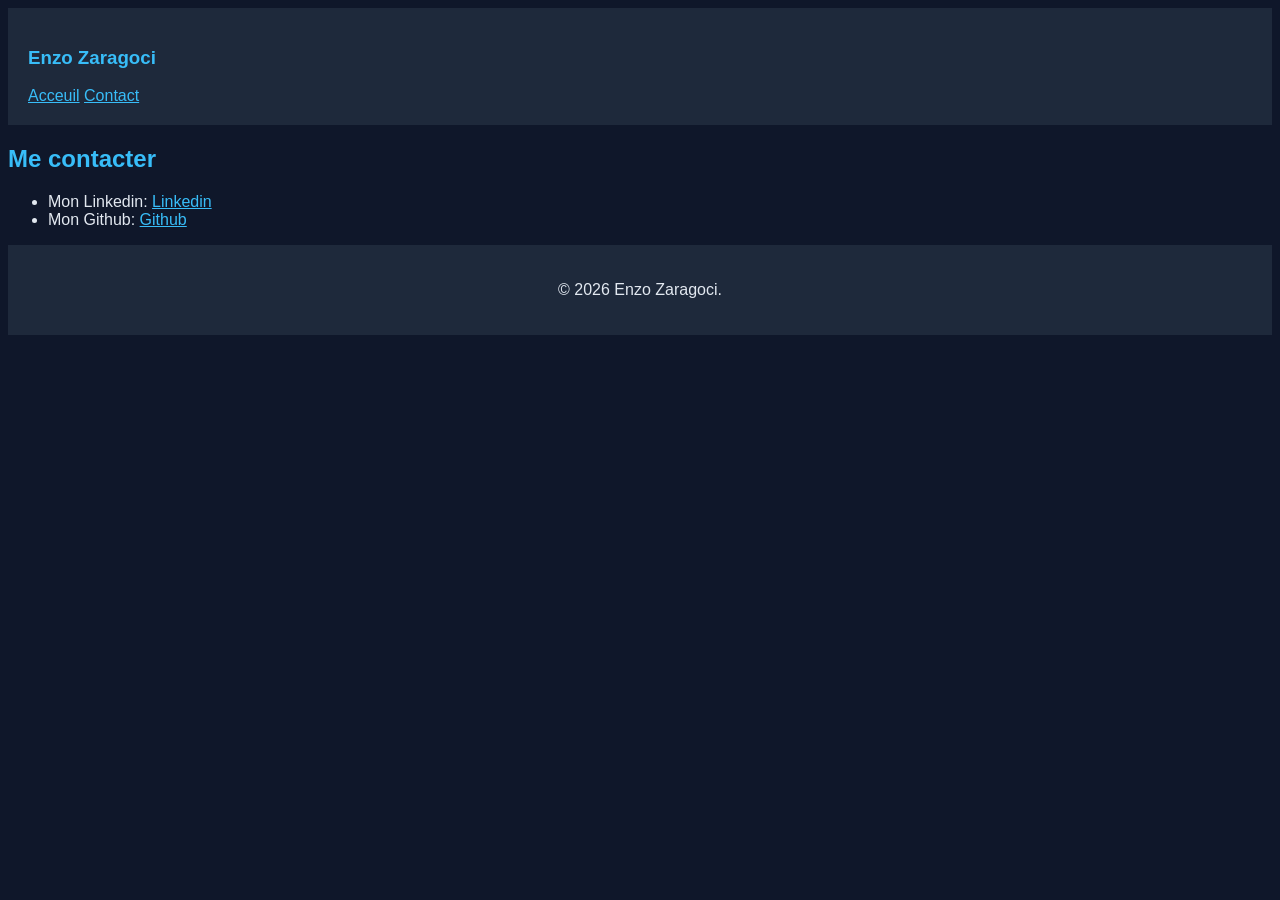
==== contact.html @ 89391ff2 "contact" ====
<!DOCTYPE html>
<html lang="fr">
    <head>
        <meta charset="UTF-8">
        <link rel="stylesheet" href="style.css">
        <title>Contact moi!</title>
    </head>
    <header>
        <h3>
            Enzo Zaragoci
        </h3>
        <a href="index.html">Acceuil</a>
        <a href="contact.html">Contact</a>   
    </header>
    <body>
        <h2>Me contacter</h2>
        <ul>
            <li>Mon Linkedin:  <a href="https://www.linkedin.com/in/enzo-zaragoci-986246273/?isSelfProfile=true">Linkedin</a> </li>
            <li>Mon Github:  <a href="https://github.com/ItsForTheVibes">Github</a> </li>
        </ul>
    </body>
    <footer>
        <p style = "text-align: center">© 2026 Enzo Zaragoci.</p>
    </footer>
</html>
---- style.css ----
img {
  display: block;
  margin-left: auto;
  margin-right: auto;
}   

body {
  background-color: #0F172A;
  h3,h2,ul,figcaption,a {
    color: #38BDF8;
    }
    p,li{
    color: #E2E8F0;
    }
}

* {
    font-family: Arial, sans-serif;
}   

.projetred {
    margin-bottom: 20px;
    padding: 20px;
    border: 1px solid #E2E8F0;
    background-color: #1E293B ;
}

.projetpi {
    margin-bottom: 20px;
    padding: 20px;
    border: 1px solid #E2E8F0;
    background-color: #1E293B ;
}

header {
    display: block;
    background-color: #1E293B ;
    color: #E2E8F0;
    padding: 20px;
    text-align:left;
}

main {
    flex: 1;
    padding: 30px;
}

footer {
    display: block;
    background-color: #1E293B ;
    color: #E2E8F0;
    padding: 20px;
    text-align: center;
}
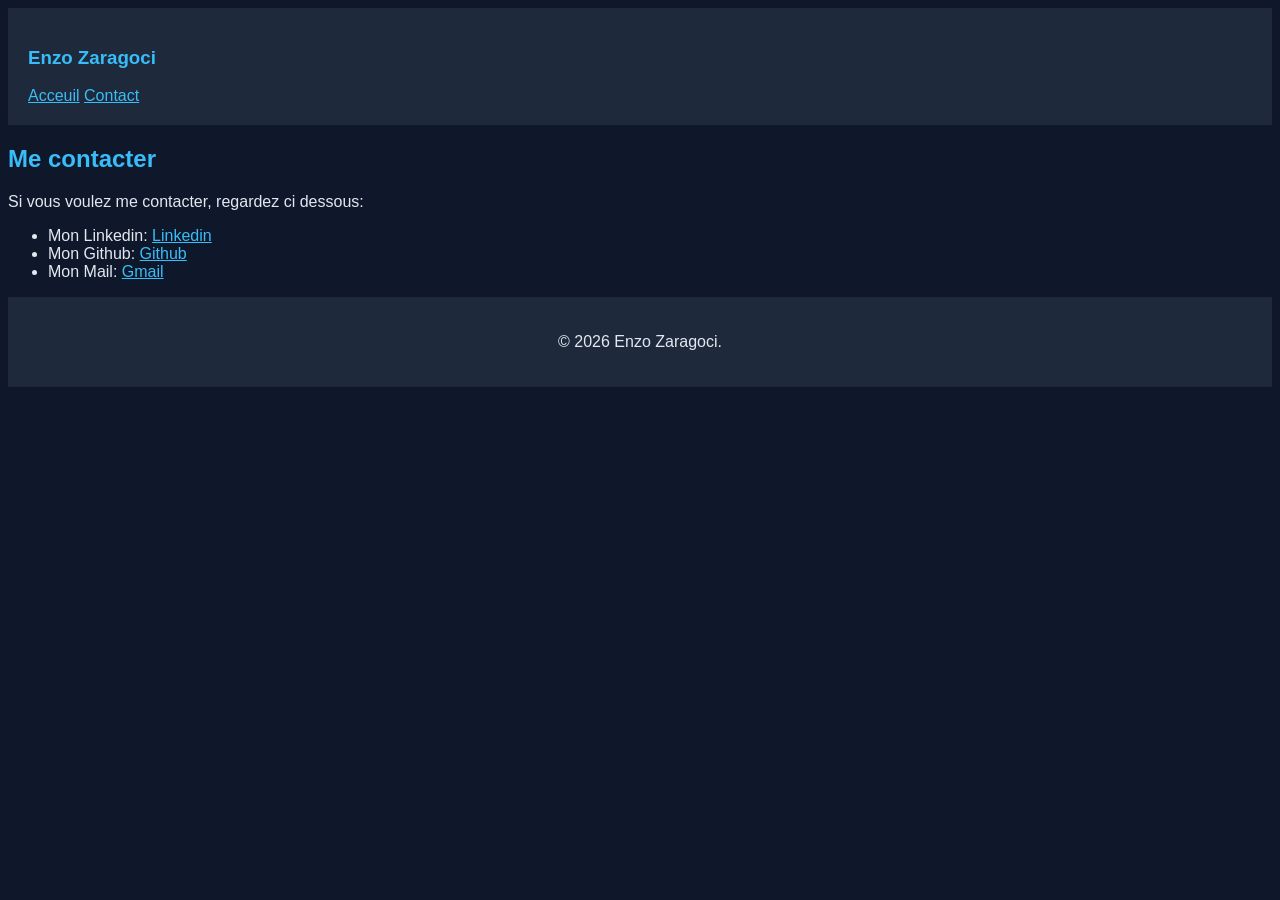
==== commit 1276d445: "readme" ====
--- a/contact.html
+++ b/contact.html
@@ -14,9 +14,11 @@
     </header>
     <body>
         <h2>Me contacter</h2>
+        <p>Si vous voulez me contacter, regardez ci dessous:</p>
         <ul>
-            <li>Mon Linkedin:  <a href="https://www.linkedin.com/in/enzo-zaragoci-986246273/?isSelfProfile=true">Linkedin</a> </li>
-            <li>Mon Github:  <a href="https://github.com/ItsForTheVibes">Github</a> </li>
+            <li>Mon Linkedin: <a href="https://www.linkedin.com/in/enzo-zaragoci-986246273/?isSelfProfile=true">Linkedin</a> </li>
+            <li>Mon Github: <a href="https://github.com/ItsForTheVibes">Github</a></li>
+            <li>Mon Mail: <a href="mailto:enzozaragoci71@gmail.com" target="_blank" rel=noopener noreferrer"">Gmail</a></li>
         </ul>
     </body>
     <footer>
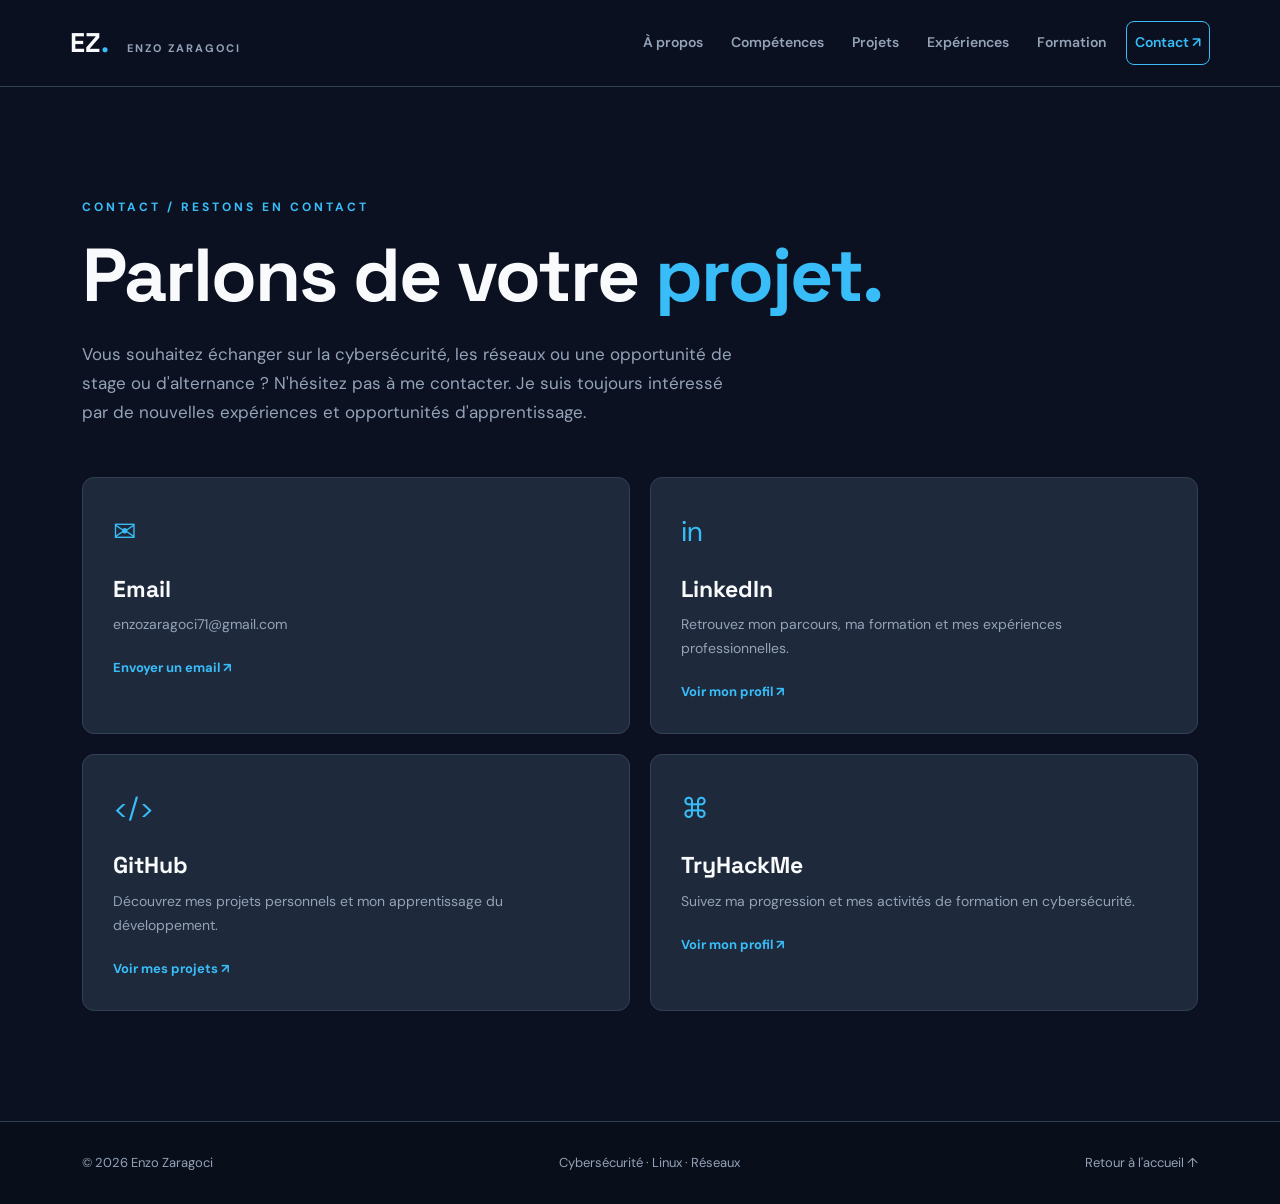
==== commit fc998cc1: "contact redesign" ====
--- a/contact.html
+++ b/contact.html
@@ -1,27 +1,76 @@
+
 <!DOCTYPE html>
 <html lang="fr">
-    <head>
-        <meta charset="UTF-8">
-        <link rel="stylesheet" href="style.css">
-        <title>Contact moi!</title>
-    </head>
-    <header>
-        <h3>
-            Enzo Zaragoci
-        </h3>
-        <a href="index.html">Acceuil</a>
-        <a href="contact.html">Contact</a>   
+<head>
+    <meta charset="UTF-8">
+    <meta name="viewport" content="width=device-width, initial-scale=1.0">
+    <meta name="description" content="Contacter Enzo Zaragoci, étudiant en cybersécurité à Ynov Sophia.">
+    <title>Contact | Enzo Zaragoci</title>
+    <link href="https://fonts.googleapis.com/css2?family=DM+Sans:wght@400;500;600;700&family=Space+Grotesk:wght@400;500;600;700&display=swap" rel="stylesheet">
+    <link href="https://cdn.jsdelivr.net/npm/bootstrap@5.3.3/dist/css/bootstrap.min.css" rel="stylesheet">
+    <link rel="stylesheet" href="style.css">
+</head>
+<body>
+    <header class="site-header">
+        <nav class="navbar navbar-expand-lg container-xl">
+            <a class="navbar-brand" href="index.html">EZ<span>.</span> <small>ENZO ZARAGOCI</small></a>
+            <button class="navbar-toggler" type="button" data-bs-toggle="collapse" data-bs-target="#navbarMenu" aria-controls="navbarMenu" aria-expanded="false" aria-label="Afficher le menu">
+                <span class="navbar-toggler-icon"></span>
+            </button>
+            <div class="collapse navbar-collapse" id="navbarMenu">
+                <div class="navbar-nav ms-auto">
+                    <a class="nav-link" href="index.html#apropos">À propos</a>
+                    <a class="nav-link" href="index.html#competences">Compétences</a>
+                    <a class="nav-link" href="index.html#projets">Projets</a>
+                    <a class="nav-link" href="index.html#experiences">Expériences</a>
+                    <a class="nav-link" href="index.html#formation">Formation</a>
+                    <a class="nav-link nav-contact" href="contact.html">Contact ↗</a>
+                </div>
+            </div>
+        </nav>
     </header>
-    <body>
-        <h2>Me contacter</h2>
-        <p>Si vous voulez me contacter, regardez ci dessous:</p>
-        <ul>
-            <li>Mon Linkedin: <a href="https://www.linkedin.com/in/enzo-zaragoci-986246273/?isSelfProfile=true">Linkedin</a> </li>
-            <li>Mon Github: <a href="https://github.com/ItsForTheVibes">Github</a></li>
-            <li>Mon Mail: <a href="mailto:enzozaragoci71@gmail.com" target="_blank" rel=noopener noreferrer"">Gmail</a></li>
-        </ul>
-    </body>
+
+    <main class="contact-page container-xl">
+        <p class="section-number">CONTACT / RESTONS EN CONTACT</p>
+        <h1>Parlons de votre <span>projet.</span></h1>
+        <p class="contact-intro">Vous souhaitez échanger sur la cybersécurité, les réseaux ou une opportunité de stage ou d'alternance ? N'hésitez pas à me contacter. Je suis toujours intéressé par de nouvelles expériences et opportunités d'apprentissage.</p>
+
+        <div class="contact-grid">
+            <a class="contact-card" href="mailto:enzozaragoci71@gmail.com">
+                <span class="contact-icon">✉</span>
+                <h2>Email</h2>
+                <p>enzozaragoci71@gmail.com</p>
+                <span class="contact-action">Envoyer un email ↗</span>
+            </a>
+            <a class="contact-card" href="https://www.linkedin.com/in/enzo-zaragoci-986246273/" target="_blank" rel="noopener noreferrer">
+                <span class="contact-icon">in</span>
+                <h2>LinkedIn</h2>
+                <p>Retrouvez mon parcours, ma formation et mes expériences professionnelles.</p>
+                <span class="contact-action">Voir mon profil ↗</span>
+            </a>
+            <a class="contact-card" href="https://github.com/ItsForTheVibes" target="_blank" rel="noopener noreferrer">
+                <span class="contact-icon">&lt;/&gt;</span>
+                <h2>GitHub</h2>
+                <p>Découvrez mes projets personnels et mon apprentissage du développement.</p>
+                <span class="contact-action">Voir mes projets ↗</span>
+            </a>
+            <a class="contact-card" href="https://tryhackme.com/p/ItsForTheVibes" target="_blank" rel="noopener noreferrer">
+                <span class="contact-icon">⌘</span>
+                <h2>TryHackMe</h2>
+                <p>Suivez ma progression et mes activités de formation en cybersécurité.</p>
+                <span class="contact-action">Voir mon profil ↗</span>
+            </a>
+        </div>
+    </main>
+
     <footer>
-        <p style = "text-align: center">© 2026 Enzo Zaragoci.</p>
+        <div class="container-xl footer-inner">
+            <p>© 2026 Enzo Zaragoci</p>
+            <p>Cybersécurité · Linux · Réseaux</p>
+            <a href="index.html">Retour à l'accueil ↑</a>
+        </div>
     </footer>
-</html>+
+    <script src="https://cdn.jsdelivr.net/npm/bootstrap@5.3.3/dist/js/bootstrap.bundle.min.js"></script>
+</body>
+</html>
--- a/style.css
+++ b/style.css
@@ -1,54 +1,1085 @@
-img {
-  display: block;
-  margin-left: auto;
-  margin-right: auto;
-}   
+
+/* GENERAL */
+
+:root {
+    --background: #0B1120;
+    --background-alt: #0F172A;
+    --card: #1E293B;
+    --cyan: #38BDF8;
+    --cyan-light: #7DD3FC;
+    --white: #F8FAFC;
+    --text: #CBD5E1;
+    --muted: #94A3B8;
+    --border: #334155;
+}
+
+* {
+    box-sizing: border-box;
+}
+
+html {
+    scroll-behavior: smooth;
+    scroll-padding-top: 90px;
+}
 
 body {
-  background-color: #0F172A;
-  h3,h2,ul,figcaption,a {
-    color: #38BDF8;
-    }
-    p,li{
-    color: #E2E8F0;
-    }
-}
-
-* {
-    font-family: Arial, sans-serif;
-}   
-
-.projetred {
+    margin: 0;
+    background: var(--background);
+    color: var(--text);
+    font-family: 'DM Sans', sans-serif;
+    line-height: 1.7;
+}
+
+h1, h2, h3, h4 {
+    font-family: 'Space Grotesk', sans-serif;
+    font-weight: 700;
+    color: var(--white);
+}
+
+a {
+    color: var(--cyan);
+    text-decoration: none;
+    transition: color 0.2s ease;
+}
+
+a:hover {
+    color: var(--cyan-light);
+}
+
+p {
+    margin-bottom: 0;
+}
+
+::selection {
+    background: var(--cyan);
+    color: var(--background);
+}
+
+/* NAVIGATION */
+
+.site-header {
+    position: sticky;
+    top: 0;
+    z-index: 1000;
+    background: rgba(11, 17, 32, 0.96);
+    border-bottom: 1px solid var(--border);
+    backdrop-filter: blur(14px);
+}
+
+.navbar {
+    min-height: 82px;
+    padding-top: 15px;
+    padding-bottom: 15px;
+}
+
+.navbar-brand {
+    color: var(--white);
+    font-family: 'Space Grotesk', sans-serif;
+    font-size: 27px;
+    font-weight: 700;
+}
+
+.navbar-brand span {
+    color: var(--cyan);
+}
+
+.navbar-brand small {
+    color: var(--muted);
+    font-family: 'DM Sans', sans-serif;
+    font-size: 11px;
+    letter-spacing: 2px;
+    margin-left: 12px;
+}
+
+.navbar-brand:hover {
+    color: var(--white);
+}
+
+.navbar-nav {
+    align-items: center;
+    gap: 12px;
+}
+
+.navbar-nav .nav-link {
+    color: var(--muted);
+    font-size: 14px;
+    font-weight: 600;
+    padding: 10px 12px;
+}
+
+.navbar-nav .nav-link:hover,
+.navbar-nav .nav-link.active {
+    color: var(--cyan);
+}
+
+.navbar-nav .nav-contact {
+    color: var(--cyan);
+    border: 1px solid var(--cyan);
+    border-radius: 8px;
+    padding: 9px 18px;
+}
+
+.navbar-nav .nav-contact:hover {
+    color: var(--background);
+    background: var(--cyan);
+}
+
+.navbar-toggler {
+    border: 1px solid var(--border);
+    background-color: var(--card);
+}
+
+.navbar-toggler-icon {
+    filter: invert(1);
+}
+
+/* HERO */
+
+.hero {
+    display: grid;
+    grid-template-columns: 1.2fr 0.8fr;
+    align-items: center;
+    gap: 70px;
+    min-height: 660px;
+    padding-top: 90px;
+    padding-bottom: 100px;
+}
+
+.availability {
+    display: inline-flex;
+    align-items: center;
+    gap: 10px;
+    padding: 9px 15px;
+    background: rgba(56, 189, 248, 0.08);
+    border: 1px solid rgba(56, 189, 248, 0.2);
+    border-radius: 30px;
+    color: var(--cyan);
+    font-size: 13px;
+    font-weight: 600;
+    margin-bottom: 35px;
+}
+
+.status-dot {
+    display: inline-block;
+    width: 8px;
+    height: 8px;
+    border-radius: 50%;
+    background: #5EEAD4;
+    box-shadow: 0 0 12px rgba(94, 234, 212, 0.6);
+}
+
+.eyebrow {
+    color: var(--muted);
+    font-size: 13px;
+    font-weight: 700;
+    letter-spacing: 4px;
+    margin-bottom: 12px;
+}
+
+.hero h1 {
+    font-size: clamp(60px, 7vw, 105px);
+    line-height: 1.02;
+    letter-spacing: -4px;
+    margin-bottom: 25px;
+}
+
+.hero h1 span {
+    color: var(--cyan);
+}
+
+.hero h2 {
+    font-size: clamp(16px, 2vw, 23px);
+    font-weight: 500;
+    margin-bottom: 25px;
+}
+
+.hero h2 span {
+    color: var(--cyan);
+    margin: 0 7px;
+}
+
+.hero-description {
+    color: var(--muted);
+    max-width: 630px;
+    margin-bottom: 17px;
+    font-size: 16px;
+}
+
+.hero-buttons {
+    display: flex;
+    flex-wrap: wrap;
+    gap: 14px;
+    margin-top: 32px;
+}
+
+.btn-main,
+.btn-outline-custom {
+    display: inline-flex;
+    justify-content: center;
+    align-items: center;
+    padding: 14px 23px;
+    border-radius: 8px;
+    font-weight: 700;
+    font-size: 14px;
+    transition: all 0.25s ease;
+}
+
+.btn-main {
+    background: var(--cyan);
+    color: var(--background);
+    border: 1px solid var(--cyan);
+}
+
+.btn-main:hover {
+    background: var(--cyan-light);
+    color: var(--background);
+    transform: translateY(-3px);
+}
+
+.btn-outline-custom {
+    border: 1px solid var(--border);
+    color: var(--white);
+}
+
+.btn-outline-custom:hover {
+    border-color: var(--cyan);
+    color: var(--cyan);
+    transform: translateY(-3px);
+}
+
+.social-links {
+    display: flex;
+    flex-wrap: wrap;
+    gap: 25px;
+    margin-top: 32px;
+}
+
+.social-links a {
+    color: var(--muted);
+    font-size: 14px;
+    font-weight: 600;
+}
+
+.social-links a:hover {
+    color: var(--cyan);
+}
+
+/* PROFILE PHOTO */
+
+.hero-image {
+    display: flex;
+    justify-content: center;
+    align-items: center;
+}
+
+.photo-container {
+    position: relative;
+    width: min(100%, 370px);
+    padding: 12px;
+    background: linear-gradient(145deg, #1E293B, #101D31);
+    border: 1px solid var(--border);
+    border-radius: 20px;
+    box-shadow: 0 25px 80px rgba(0, 0, 0, 0.25);
+}
+
+.photo-container::before {
+    content: "";
+    position: absolute;
+    inset: -18px;
+    border: 1px solid rgba(56, 189, 248, 0.14);
+    border-radius: 28px;
+    z-index: -1;
+}
+
+.photo-container img {
+    display: block;
+    width: 100%;
+    height: 430px;
+    object-fit: cover;
+    object-position: center;
+    border-radius: 12px;
+}
+
+.photo-caption {
+    color: var(--cyan);
+    text-align: center;
+    font-size: 11px;
+    font-weight: 700;
+    letter-spacing: 3px;
+    padding: 16px 0 5px;
+}
+
+/* STATS */
+
+.stats-section {
+    background: var(--background-alt);
+    border-top: 1px solid var(--border);
+    border-bottom: 1px solid var(--border);
+}
+
+.stats-grid {
+    display: grid;
+    grid-template-columns: repeat(4, 1fr);
+    padding-top: 35px;
+    padding-bottom: 35px;
+}
+
+.stats-grid div {
+    display: flex;
+    flex-direction: column;
+    align-items: center;
+    gap: 6px;
+    text-align: center;
+    border-right: 1px solid var(--border);
+}
+
+.stats-grid div:last-child {
+    border-right: none;
+}
+
+.stats-grid strong {
+    color: var(--cyan);
+    font-family: 'Space Grotesk', sans-serif;
+    font-size: 25px;
+}
+
+.stats-grid span {
+    color: var(--muted);
+    font-size: 13px;
+}
+
+/* SECTIONS */
+
+.section {
+    padding-top: 105px;
+    padding-bottom: 105px;
+}
+
+.section-alt {
+    background: var(--background-alt);
+    border-top: 1px solid rgba(51, 65, 85, 0.5);
+    border-bottom: 1px solid rgba(51, 65, 85, 0.5);
+}
+
+.section-heading {
+    margin-bottom: 45px;
+}
+
+.section-number {
+    color: var(--cyan);
+    font-size: 12px;
+    font-weight: 700;
+    letter-spacing: 3px;
+    margin-bottom: 13px;
+}
+
+.section-heading h2 {
+    font-size: clamp(32px, 4vw, 47px);
+    letter-spacing: -1.5px;
+    margin-bottom: 15px;
+}
+
+.section-heading h2 span {
+    color: var(--cyan);
+}
+
+.section-heading > p:last-child {
+    color: var(--muted);
+    max-width: 650px;
+    font-size: 15px;
+}
+
+/* SKILLS */
+
+.skills-layout {
+    display: grid;
+    grid-template-columns: 0.85fr 1.15fr;
+    gap: 30px;
+    align-items: start;
+}
+
+.skill-highlight {
+    background: linear-gradient(145deg, #1E293B, #13263A);
+    border: 1px solid var(--border);
+    border-radius: 15px;
+    padding: 35px;
+    min-height: 350px;
+}
+
+.highlight-icon {
+    display: flex;
+    align-items: center;
+    justify-content: center;
+    width: 65px;
+    height: 65px;
+    background: rgba(56, 189, 248, 0.1);
+    border: 1px solid rgba(56, 189, 248, 0.2);
+    border-radius: 12px;
+    color: var(--cyan);
+    font-size: 24px;
+    font-weight: 700;
+    margin-bottom: 30px;
+}
+
+.skill-highlight h3 {
+    font-size: 25px;
+    margin-bottom: 15px;
+}
+
+.skill-highlight p {
+    color: var(--muted);
+    font-size: 15px;
+    margin-bottom: 25px;
+}
+
+.skill-tags {
+    display: flex;
+    flex-wrap: wrap;
+    gap: 8px;
+}
+
+.skill-tags span {
+    color: var(--cyan-light);
+    background: rgba(56, 189, 248, 0.08);
+    border: 1px solid rgba(56, 189, 248, 0.15);
+    padding: 6px 11px;
+    border-radius: 6px;
+    font-size: 12px;
+}
+
+/* BOOTSTRAP ACCORDION */
+
+.custom-accordion {
+    --bs-accordion-bg: #1E293B;
+    --bs-accordion-color: #E2E8F0;
+    --bs-accordion-btn-bg: #1E293B;
+    --bs-accordion-btn-color: #38BDF8;
+    --bs-accordion-active-bg: #243449;
+    --bs-accordion-active-color: #38BDF8;
+    --bs-accordion-border-color: #334155;
+    --bs-accordion-btn-focus-box-shadow: none;
+}
+
+.custom-accordion .accordion-item,
+.custom-accordion .accordion-item + .accordion-item {
+    background: var(--card);
+    border: 1px solid var(--border);
+    border-radius: 9px !important;
+    margin-bottom: 10px;
+    overflow: hidden;
+}
+
+.custom-accordion .accordion-button {
+    background: var(--card);
+    color: var(--cyan);
+    font-family: 'Space Grotesk', sans-serif;
+    font-size: 15px;
+    font-weight: 600;
+    padding: 19px 22px;
+    box-shadow: none;
+}
+
+.custom-accordion .accordion-button:not(.collapsed) {
+    background: #243449;
+    color: var(--cyan);
+    box-shadow: none;
+}
+
+.custom-accordion .accordion-button:focus {
+    box-shadow: none;
+}
+
+.custom-accordion .accordion-button:hover {
+    background: #293A50;
+}
+
+.custom-accordion .accordion-button::after {
+    filter: brightness(0) saturate(100%)
+        invert(69%) sepia(67%) saturate(1219%)
+        hue-rotate(163deg) brightness(101%) contrast(95%);
+}
+
+.custom-accordion .accordion-body {
+    color: var(--text);
+    background: var(--card);
+    padding: 20px 22px;
+    font-size: 14px;
+    line-height: 1.8;
+}
+
+/* PROJECTS */
+
+.project-grid {
+    display: grid;
+    grid-template-columns: repeat(2, minmax(0, 1fr));
+    gap: 25px;
+}
+
+.project-card {
+    background: var(--card);
+    border: 1px solid var(--border);
+    border-radius: 14px;
+    overflow: hidden;
+    transition: transform 0.3s ease, border-color 0.3s ease;
+}
+
+.project-card:hover {
+    transform: translateY(-7px);
+    border-color: var(--cyan);
+}
+
+.project-visual {
+    position: relative;
+    display: flex;
+    align-items: center;
+    justify-content: center;
+    height: 210px;
+    overflow: hidden;
+}
+
+.red-visual {
+    background: radial-gradient(circle at center, #16405A, #0C1B30 75%);
+}
+
+.pi-visual {
+    background: radial-gradient(circle at center, #17473E, #0C1B30 75%);
+}
+
+.project-visual::before {
+    content: "";
+    position: absolute;
+    inset: 0;
+    background-image:
+        linear-gradient(rgba(148, 163, 184, 0.06) 1px, transparent 1px),
+        linear-gradient(90deg, rgba(148, 163, 184, 0.06) 1px, transparent 1px);
+    background-size: 24px 24px;
+}
+
+.project-symbol {
+    position: relative;
+    color: var(--cyan);
+    font-family: 'Space Grotesk', sans-serif;
+    font-size: 55px;
+    font-weight: 700;
+    letter-spacing: -2px;
+}
+
+.pi-visual .project-symbol {
+    color: #5EEAD4;
+}
+
+.project-index {
+    position: absolute;
+    bottom: 18px;
+    right: 20px;
+    color: var(--muted);
+    font-size: 11px;
+    letter-spacing: 2px;
+}
+
+.project-content {
+    padding: 30px;
+}
+
+.project-category {
+    color: var(--cyan);
+    font-size: 11px;
+    font-weight: 700;
+    letter-spacing: 2px;
+    margin-bottom: 12px;
+}
+
+.project-content h3 {
+    font-size: 27px;
+    margin-bottom: 14px;
+}
+
+.project-content > p:not(.project-category) {
+    color: var(--muted);
+    font-size: 14px;
+    min-height: 75px;
+}
+
+.project-footer {
+    display: flex;
+    justify-content: space-between;
+    flex-wrap: wrap;
+    gap: 15px;
+    border-top: 1px solid var(--border);
+    padding-top: 20px;
+    margin-top: 25px;
+    font-size: 13px;
+}
+
+.project-footer span {
+    color: var(--muted);
+}
+
+.project-footer a {
+    font-weight: 700;
+}
+
+/* EXPERIENCE TIMELINE */
+
+.timeline {
+    position: relative;
+    border-left: 1px solid var(--border);
+    margin-left: 12px;
+    padding-left: 35px;
+}
+
+.timeline-item {
+    position: relative;
+    display: grid;
+    grid-template-columns: 220px 1fr;
+    gap: 35px;
+    padding-bottom: 45px;
+}
+
+.timeline-item:last-child {
+    padding-bottom: 0;
+}
+
+.timeline-item::before {
+    content: "";
+    position: absolute;
+    left: -43px;
+    top: 8px;
+    width: 15px;
+    height: 15px;
+    background: var(--cyan);
+    border: 4px solid var(--background);
+    border-radius: 50%;
+    box-shadow: 0 0 0 1px var(--cyan);
+}
+
+.timeline-date {
+    color: var(--cyan);
+    font-size: 12px;
+    font-weight: 700;
+    letter-spacing: 1px;
+    padding-top: 7px;
+}
+
+.timeline-content {
+    background: var(--card);
+    border: 1px solid var(--border);
+    border-radius: 12px;
+    padding: 30px;
+}
+
+.timeline-tag {
+    display: inline-block;
+    background: rgba(56, 189, 248, 0.1);
+    color: var(--cyan);
+    border-radius: 5px;
+    padding: 5px 9px;
+    font-size: 10px;
+    font-weight: 700;
+    letter-spacing: 1px;
+    margin-bottom: 15px;
+}
+
+.timeline-content h3 {
+    font-size: 22px;
+    margin-bottom: 7px;
+}
+
+.timeline-location {
+    color: var(--cyan);
+    font-size: 14px;
+    margin-bottom: 17px;
+}
+
+.timeline-content > p:not(.timeline-location) {
+    color: var(--muted);
+    font-size: 14px;
+    margin-bottom: 14px;
+}
+
+.timeline-content a {
+    font-size: 13px;
+    font-weight: 700;
+}
+
+/* EDUCATION */
+
+.education-grid {
+    display: grid;
+    grid-template-columns: repeat(3, minmax(0, 1fr));
+    gap: 20px;
+}
+
+.education-card {
+    background: var(--card);
+    border: 1px solid var(--border);
+    border-radius: 12px;
+    padding: 30px;
+    transition: border-color 0.25s ease;
+}
+
+.education-card:hover {
+    border-color: var(--cyan);
+}
+
+.education-icon {
+    display: flex;
+    align-items: center;
+    justify-content: center;
+    width: 45px;
+    height: 45px;
+    border-radius: 10px;
+    background: rgba(56, 189, 248, 0.1);
+    color: var(--cyan);
+    font-size: 24px;
+    margin-bottom: 25px;
+}
+
+.education-date {
+    color: var(--cyan);
+    font-size: 11px;
+    font-weight: 700;
+    letter-spacing: 1px;
+    margin-bottom: 12px;
+}
+
+.education-card h3 {
+    font-size: 21px;
+    margin-bottom: 10px;
+}
+
+.education-card > p:last-child {
+    color: var(--muted);
+    font-size: 14px;
+}
+
+.education-note {
+    color: var(--muted);
+    font-size: 13px;
+    margin-top: 25px;
+}
+
+/* LANGUAGES */
+
+.language-grid {
+    display: grid;
+    grid-template-columns: repeat(3, 1fr);
+    gap: 20px;
+}
+
+.language-card {
+    display: flex;
+    flex-direction: column;
+    align-items: center;
+    text-align: center;
+    background: var(--card);
+    border: 1px solid var(--border);
+    border-radius: 12px;
+    padding: 35px 20px;
+}
+
+.language-card strong {
+    font-family: 'Space Grotesk', sans-serif;
+    font-size: 38px;
+    color: var(--cyan);
+    margin-bottom: 12px;
+}
+
+.language-card h3 {
+    font-size: 19px;
+    margin-bottom: 8px;
+}
+
+.language-card p {
+    color: var(--muted);
+    font-size: 13px;
+}
+
+/* CONTACT BANNER */
+
+.contact-banner {
+    padding: 80px 0;
+    background: linear-gradient(135deg, #13283C, #0F172A);
+    border-top: 1px solid var(--border);
+}
+
+.contact-banner-inner {
+    display: flex;
+    justify-content: space-between;
+    align-items: center;
+    gap: 35px;
+}
+
+.contact-banner h2 {
+    font-size: clamp(30px, 4vw, 46px);
+    max-width: 650px;
+    margin-bottom: 15px;
+}
+
+.contact-banner h2 span {
+    color: var(--cyan);
+}
+
+.contact-banner p:not(.section-number) {
+    color: var(--muted);
+    max-width: 620px;
+}
+
+.contact-banner .btn-main {
+    flex-shrink: 0;
+}
+
+/* FOOTER */
+
+footer {
+    background: #080E1A;
+    border-top: 1px solid var(--border);
+    padding: 30px 0;
+}
+
+.footer-inner {
+    display: flex;
+    justify-content: space-between;
+    align-items: center;
+    gap: 20px;
+}
+
+.footer-inner p,
+.footer-inner a {
+    color: var(--muted);
+    font-size: 13px;
+}
+
+.footer-inner a:hover {
+    color: var(--cyan);
+}
+
+/* CONTACT PAGE */
+
+.contact-page {
+    min-height: calc(100vh - 220px);
+    padding-top: 110px;
+    padding-bottom: 110px;
+}
+
+.contact-page h1 {
+    font-size: clamp(45px, 6vw, 75px);
+    letter-spacing: -2px;
     margin-bottom: 20px;
-    padding: 20px;
-    border: 1px solid #E2E8F0;
-    background-color: #1E293B ;
-}
-
-.projetpi {
+}
+
+.contact-page h1 span {
+    color: var(--cyan);
+}
+
+.contact-intro {
+    color: var(--muted);
+    max-width: 650px;
+    font-size: 17px;
+    margin-bottom: 50px;
+}
+
+.contact-grid {
+    display: grid;
+    grid-template-columns: repeat(2, minmax(0, 1fr));
+    gap: 20px;
+}
+
+.contact-card {
+    display: block;
+    background: var(--card);
+    border: 1px solid var(--border);
+    border-radius: 12px;
+    padding: 30px;
+    transition: transform 0.25s ease, border-color 0.25s ease;
+}
+
+.contact-card:hover {
+    transform: translateY(-5px);
+    border-color: var(--cyan);
+}
+
+.contact-card .contact-icon {
+    display: block;
+    color: var(--cyan);
+    font-size: 28px;
     margin-bottom: 20px;
-    padding: 20px;
-    border: 1px solid #E2E8F0;
-    background-color: #1E293B ;
-}
-
-header {
+}
+
+.contact-card h2 {
+    font-size: 23px;
+    margin-bottom: 10px;
+}
+
+.contact-card p {
+    color: var(--muted);
+    font-size: 14px;
+    overflow-wrap: anywhere;
+}
+
+.contact-card .contact-action {
     display: block;
-    background-color: #1E293B ;
-    color: #E2E8F0;
-    padding: 20px;
-    text-align:left;
-}
-
-main {
-    flex: 1;
-    padding: 30px;
-}
-
-footer {
-    display: block;
-    background-color: #1E293B ;
-    color: #E2E8F0;
-    padding: 20px;
-    text-align: center;
-}+    color: var(--cyan);
+    font-size: 13px;
+    font-weight: 700;
+    margin-top: 20px;
+}
+
+/* RESPONSIVE */
+
+@media (max-width: 991px) {
+    .navbar-nav {
+        align-items: stretch;
+        gap: 4px;
+        padding: 20px 0;
+    }
+
+    .navbar-nav .nav-contact {
+        text-align: center;
+        margin-top: 10px;
+    }
+
+    .hero {
+        grid-template-columns: 1fr 0.8fr;
+        gap: 35px;
+    }
+
+    .hero h1 {
+        font-size: 65px;
+    }
+
+    .skills-layout {
+        grid-template-columns: 1fr;
+    }
+
+    .skill-highlight {
+        min-height: auto;
+    }
+
+    .timeline-item {
+        grid-template-columns: 160px 1fr;
+        gap: 20px;
+    }
+}
+
+@media (max-width: 767px) {
+    .hero {
+        grid-template-columns: 1fr;
+        padding-top: 65px;
+        padding-bottom: 70px;
+        gap: 55px;
+    }
+
+    .hero h1 {
+        font-size: clamp(55px, 12vw, 75px);
+    }
+
+    .hero-image {
+        order: -1;
+    }
+
+    .photo-container {
+        max-width: 290px;
+    }
+
+    .photo-container img {
+        height: 340px;
+    }
+
+    .stats-grid {
+        grid-template-columns: repeat(2, 1fr);
+        gap: 25px 0;
+    }
+
+    .stats-grid div:nth-child(2) {
+        border-right: none;
+    }
+
+    .section {
+        padding-top: 70px;
+        padding-bottom: 70px;
+    }
+
+    .project-grid,
+    .education-grid,
+    .language-grid,
+    .contact-grid {
+        grid-template-columns: 1fr;
+    }
+
+    .timeline-item {
+        grid-template-columns: 1fr;
+        gap: 10px;
+    }
+
+    .timeline-date {
+        padding-top: 0;
+    }
+
+    .contact-banner-inner {
+        flex-direction: column;
+        align-items: flex-start;
+    }
+
+    .footer-inner {
+        flex-direction: column;
+        text-align: center;
+    }
+
+    .contact-page {
+        padding-top: 70px;
+        padding-bottom: 70px;
+    }
+}
+
+@media (max-width: 480px) {
+    .navbar-brand small {
+        display: none;
+    }
+
+    .hero h1 {
+        letter-spacing: -2px;
+    }
+
+    .hero-buttons {
+        flex-direction: column;
+    }
+
+    .btn-main,
+    .btn-outline-custom {
+        width: 100%;
+    }
+
+    .social-links {
+        gap: 16px;
+    }
+
+    .skill-highlight,
+    .timeline-content,
+    .education-card,
+    .project-content,
+    .contact-card {
+        padding: 22px;
+    }
+
+    .project-visual {
+        height: 170px;
+    }
+
+    .project-symbol {
+        font-size: 42px;
+    }
+}
+
+@media (prefers-reduced-motion: reduce) {
+    html {
+        scroll-behavior: auto;
+    }
+
+    *,
+    *::before,
+    *::after {
+        transition-duration: 0.01ms !important;
+        animation-duration: 0.01ms !important;
+    }
+}
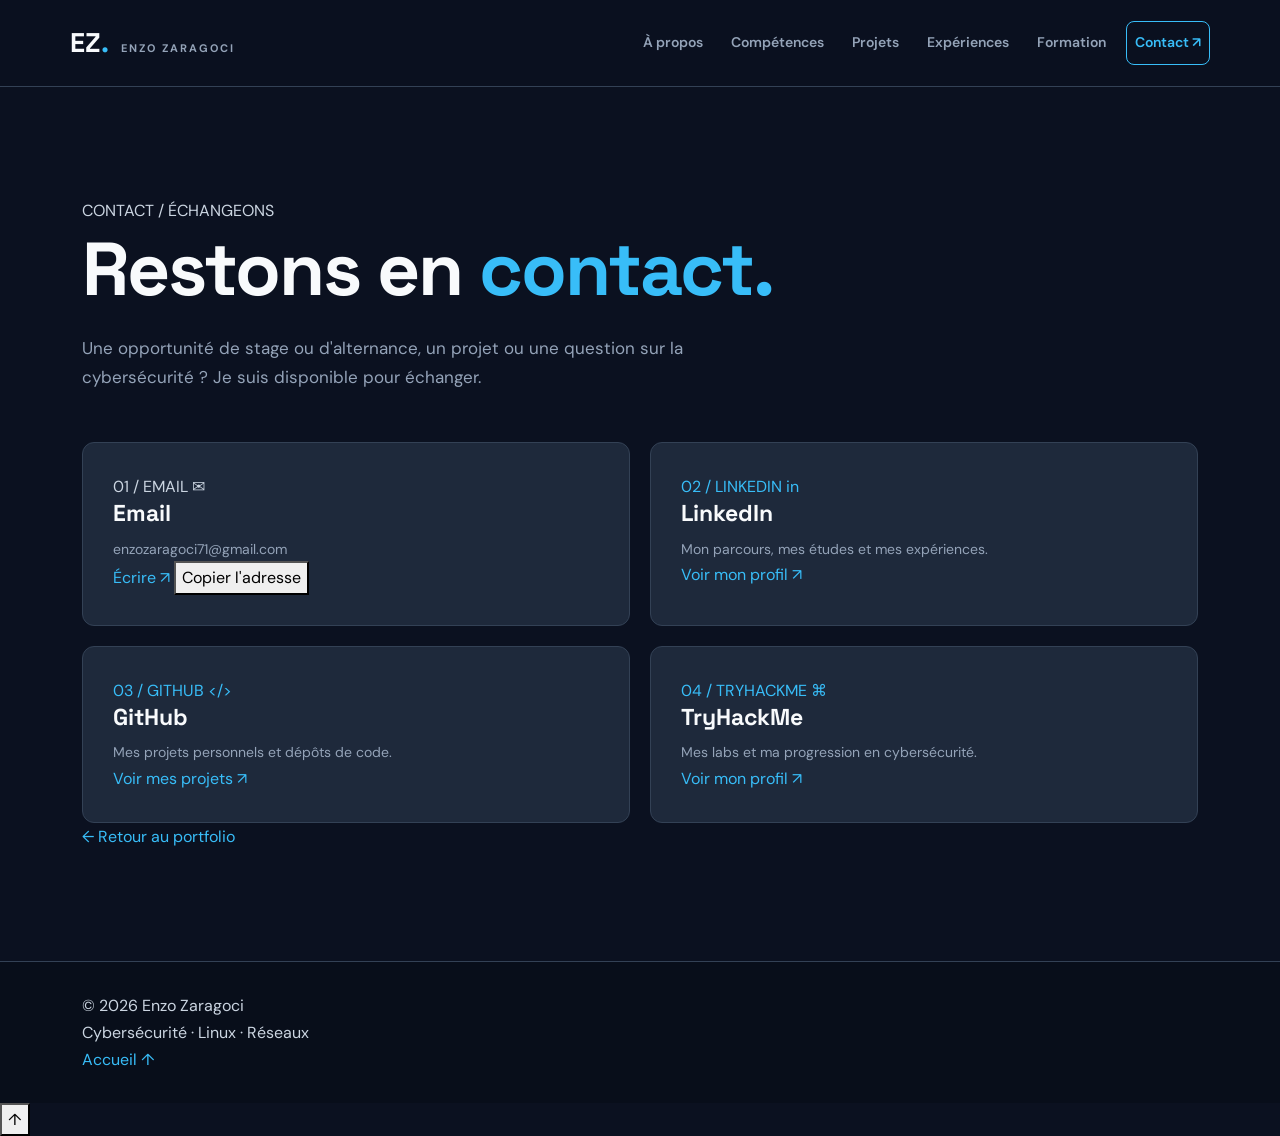
==== commit 5e9148e0: "contact refine" ====
--- a/contact.html
+++ b/contact.html
@@ -4,73 +4,84 @@
 <head>
     <meta charset="UTF-8">
     <meta name="viewport" content="width=device-width, initial-scale=1.0">
-    <meta name="description" content="Contacter Enzo Zaragoci, étudiant en cybersécurité à Ynov Sophia.">
+    <meta name="description" content="Contacter Enzo Zaragoci pour une opportunité de stage, d'alternance ou un projet en cybersécurité.">
+    <meta name="theme-color" content="#0B1120">
     <title>Contact | Enzo Zaragoci</title>
+    <link rel="preconnect" href="https://fonts.googleapis.com">
+    <link rel="preconnect" href="https://fonts.gstatic.com" crossorigin>
     <link href="https://fonts.googleapis.com/css2?family=DM+Sans:wght@400;500;600;700&family=Space+Grotesk:wght@400;500;600;700&display=swap" rel="stylesheet">
-    <link href="https://cdn.jsdelivr.net/npm/bootstrap@5.3.3/dist/css/bootstrap.min.css" rel="stylesheet">
+    <link href="https://cdn.jsdelivr.net/npm/bootstrap@5.3.8/dist/css/bootstrap.min.css" rel="stylesheet" integrity="sha384-sRIl4kxILFvY47J16cr9ZwB07vP4J8+LH7qKQnuqkuIAvNWLzeN8tE5YBujZqJLB" crossorigin="anonymous">
     <link rel="stylesheet" href="style.css">
+    <script src="script.js" defer></script>
 </head>
 <body>
-    <header class="site-header">
-        <nav class="navbar navbar-expand-lg container-xl">
-            <a class="navbar-brand" href="index.html">EZ<span>.</span> <small>ENZO ZARAGOCI</small></a>
-            <button class="navbar-toggler" type="button" data-bs-toggle="collapse" data-bs-target="#navbarMenu" aria-controls="navbarMenu" aria-expanded="false" aria-label="Afficher le menu">
-                <span class="navbar-toggler-icon"></span>
-            </button>
-            <div class="collapse navbar-collapse" id="navbarMenu">
+    <div class="scroll-progress" id="scrollProgress" aria-hidden="true"></div>
+    <header class="site-header" id="siteHeader">
+        <nav class="navbar navbar-expand-lg container-xl" aria-label="Navigation principale">
+            <a class="navbar-brand" href="index.html">EZ<span>.</span><small>ENZO ZARAGOCI</small></a>
+            <button class="navbar-toggler" type="button" data-bs-toggle="collapse" data-bs-target="#menuPrincipal" aria-controls="menuPrincipal" aria-expanded="false" aria-label="Ouvrir le menu"><span class="navbar-toggler-icon"></span></button>
+            <div class="collapse navbar-collapse" id="menuPrincipal">
                 <div class="navbar-nav ms-auto">
                     <a class="nav-link" href="index.html#apropos">À propos</a>
                     <a class="nav-link" href="index.html#competences">Compétences</a>
                     <a class="nav-link" href="index.html#projets">Projets</a>
                     <a class="nav-link" href="index.html#experiences">Expériences</a>
                     <a class="nav-link" href="index.html#formation">Formation</a>
-                    <a class="nav-link nav-contact" href="contact.html">Contact ↗</a>
+                    <a class="nav-link nav-contact active" href="contact.html" aria-current="page">Contact ↗</a>
                 </div>
             </div>
         </nav>
     </header>
 
     <main class="contact-page container-xl">
-        <p class="section-number">CONTACT / RESTONS EN CONTACT</p>
-        <h1>Parlons de votre <span>projet.</span></h1>
-        <p class="contact-intro">Vous souhaitez échanger sur la cybersécurité, les réseaux ou une opportunité de stage ou d'alternance ? N'hésitez pas à me contacter. Je suis toujours intéressé par de nouvelles expériences et opportunités d'apprentissage.</p>
-
+        <p class="section-index reveal">CONTACT / ÉCHANGEONS</p>
+        <h1 class="reveal">Restons en <span>contact.</span></h1>
+        <p class="contact-intro reveal">Une opportunité de stage ou d'alternance, un projet ou une question sur la cybersécurité ? Je suis disponible pour échanger.</p>
         <div class="contact-grid">
-            <a class="contact-card" href="mailto:enzozaragoci71@gmail.com">
-                <span class="contact-icon">✉</span>
+            <div class="contact-card reveal">
+                <span class="contact-card-index">01 / EMAIL</span>
+                <span class="contact-card-icon">✉</span>
                 <h2>Email</h2>
                 <p>enzozaragoci71@gmail.com</p>
-                <span class="contact-action">Envoyer un email ↗</span>
+                <div class="contact-card-actions">
+                    <a href="mailto:enzozaragoci71@gmail.com">Écrire ↗</a>
+                    <button class="copy-email" type="button" data-email="enzozaragoci71@gmail.com">Copier l'adresse</button>
+                </div>
+            </div>
+            <a class="contact-card reveal" href="https://www.linkedin.com/in/enzo-zaragoci-986246273/" target="_blank" rel="noopener noreferrer">
+                <span class="contact-card-index">02 / LINKEDIN</span>
+                <span class="contact-card-icon">in</span>
+                <h2>LinkedIn</h2>
+                <p>Mon parcours, mes études et mes expériences.</p>
+                <span class="contact-link">Voir mon profil ↗</span>
             </a>
-            <a class="contact-card" href="https://www.linkedin.com/in/enzo-zaragoci-986246273/" target="_blank" rel="noopener noreferrer">
-                <span class="contact-icon">in</span>
-                <h2>LinkedIn</h2>
-                <p>Retrouvez mon parcours, ma formation et mes expériences professionnelles.</p>
-                <span class="contact-action">Voir mon profil ↗</span>
+            <a class="contact-card reveal" href="https://github.com/ItsForTheVibes" target="_blank" rel="noopener noreferrer">
+                <span class="contact-card-index">03 / GITHUB</span>
+                <span class="contact-card-icon">&lt;/&gt;</span>
+                <h2>GitHub</h2>
+                <p>Mes projets personnels et dépôts de code.</p>
+                <span class="contact-link">Voir mes projets ↗</span>
             </a>
-            <a class="contact-card" href="https://github.com/ItsForTheVibes" target="_blank" rel="noopener noreferrer">
-                <span class="contact-icon">&lt;/&gt;</span>
-                <h2>GitHub</h2>
-                <p>Découvrez mes projets personnels et mon apprentissage du développement.</p>
-                <span class="contact-action">Voir mes projets ↗</span>
-            </a>
-            <a class="contact-card" href="https://tryhackme.com/p/ItsForTheVibes" target="_blank" rel="noopener noreferrer">
-                <span class="contact-icon">⌘</span>
+            <a class="contact-card reveal" href="https://tryhackme.com/p/ItsForTheVibes" target="_blank" rel="noopener noreferrer">
+                <span class="contact-card-index">04 / TRYHACKME</span>
+                <span class="contact-card-icon">⌘</span>
                 <h2>TryHackMe</h2>
-                <p>Suivez ma progression et mes activités de formation en cybersécurité.</p>
-                <span class="contact-action">Voir mon profil ↗</span>
+                <p>Mes labs et ma progression en cybersécurité.</p>
+                <span class="contact-link">Voir mon profil ↗</span>
             </a>
         </div>
+        <a class="back-link" href="index.html">← Retour au portfolio</a>
     </main>
 
     <footer>
-        <div class="container-xl footer-inner">
+        <div class="container-xl footer-content">
             <p>© 2026 Enzo Zaragoci</p>
             <p>Cybersécurité · Linux · Réseaux</p>
-            <a href="index.html">Retour à l'accueil ↑</a>
+            <a href="index.html">Accueil ↑</a>
         </div>
     </footer>
-
-    <script src="https://cdn.jsdelivr.net/npm/bootstrap@5.3.3/dist/js/bootstrap.bundle.min.js"></script>
+    <button class="back-to-top" id="backToTop" type="button" aria-label="Retour en haut de la page">↑</button>
+    <div class="site-toast" id="siteToast" role="status" aria-live="polite" aria-atomic="true"></div>
+    <script src="https://cdn.jsdelivr.net/npm/bootstrap@5.3.8/dist/js/bootstrap.bundle.min.js" integrity="sha384-FKyoEForCGlyvwx9Hj09JcYn3nv7wiPVlz7YYwJrWVcXK/BmnVDxM+D2scQbITxI" crossorigin="anonymous"></script>
 </body>
 </html>
